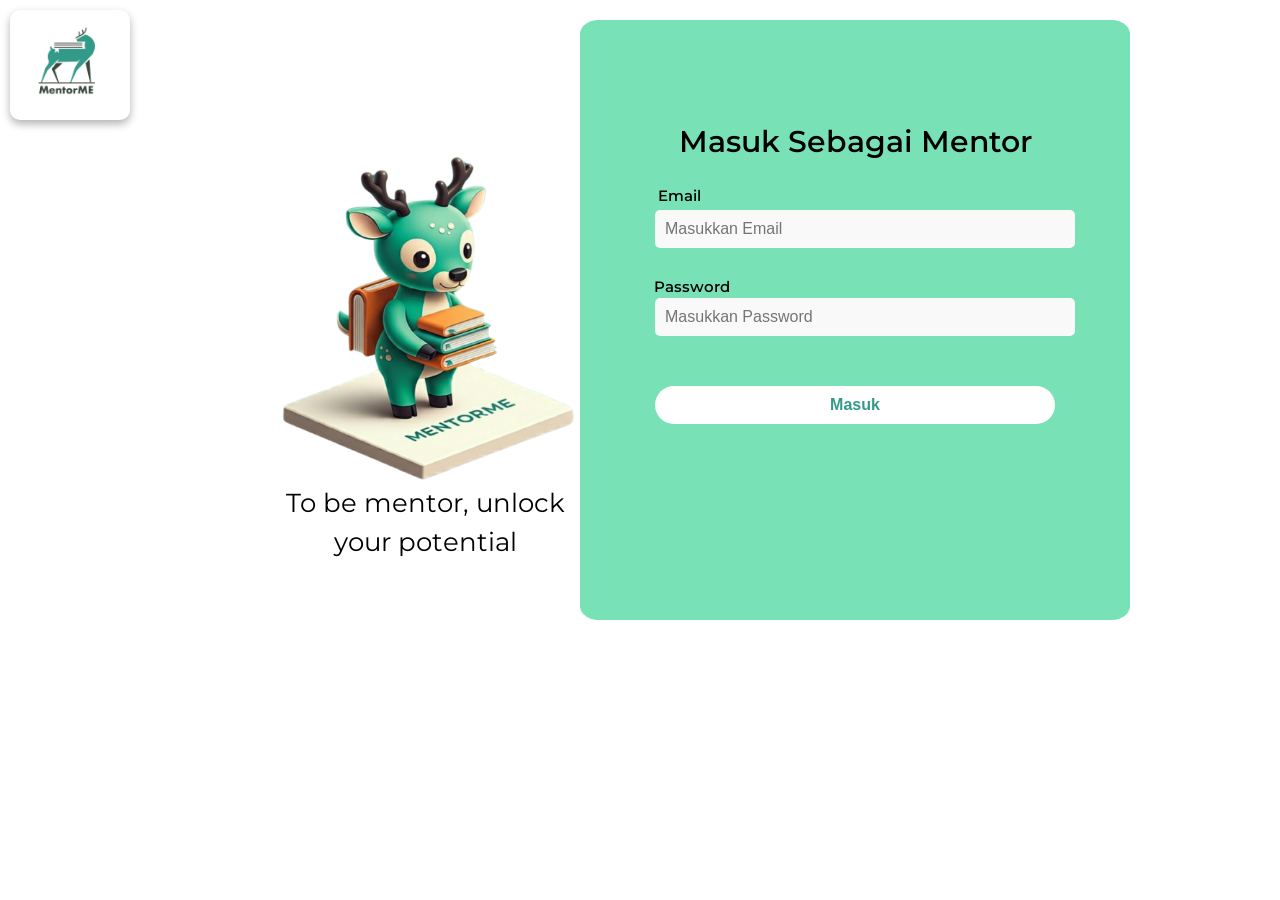
==== frontend/pages/login/loginpage.html @ 134cd5ff "commit pertamaa" ====
<!DOCTYPE html>
<html lang="en">
<head>
    <meta charset="UTF-8">
    <meta name="viewport" content="width=device-width, initial-scale=1.0">
    <title>Logo di Pojok Kiri Atas</title>
    <link rel="stylesheet" href="loginpage.css">
</head>
<body>
    
    <div class="logo">
        <img src="./logorusa.png" alt="Logo Website">
    </div>

    <div class="maskot">
        <img src="./maskot.png" alt="Maskot Website">
        <p class="caption">To be mentor, unlock </p>
        <p class="caption">your potential</p>
    </div>

    <div class="temform">
        <img src="./kotakan.jpg" alt="form Website">
        <div class="text-overlay">Masuk Sebagai Mentor</div>
        <form class="form-overlay">
            <div class="judulsatu">Email</div>
            <input type="email" placeholder="Masukkan Email" required>

            <div class="juduldua">Password</div>
            <input type="password" placeholder="Masukkan Password" required>
            <button type="submit">Masuk</button>
        </form>
    </div>
    </div>

</body>
</html>
---- frontend/pages/login/loginpage.css ----
@import url('https://fonts.googleapis.com/css2?family=Montserrat:ital@0;1&display=swap');

/* Atur margin dan padding seluruh halaman */
body {
    margin: 0;
    padding: 0;
    font-family: Montserrat;
}

/* Atur posisi logo di pojok kiri atas */
.logo {
    position: absolute;
    top: 10px; /* Jarak dari atas */
    left: 10px; /* Jarak dari kiri */
}

.logo img {
    width: 120px; /* Ukuran logo */
    height: auto; /* Menjaga proporsi logo */
    border-radius: 10px;
    box-shadow: 0px 4px 8px rgba(0, 0, 0, 0.3); /* Bayangan gambar */
}

.maskot{
    position: absolute;
    top: 150px; /* Jarak dari atas */
    left: 250px; /* Jarak dari kiri */
}

.maskot img{
    width: 350px; /* Ukuran logo */
    height: auto; /* Menjaga proporsi logo */
}

.temform{

    position: absolute;
    top:20px; /* Jarak dari atas */
    right: 150px; /* Jarak dari kiri */

}

.temform img{
    width: 550px; /* Ukuran logo */
    height: 600px; /* Menjaga proporsi logo */
}

.caption{
    margin-top: 5px; /* Jarak antara gambar dan teks */
    margin-left: 0px;
    text-align: center; /* Teks rata tengah */
    font-size: 26px; /* Ukuran teks */
    color: #000000; /* Warna teks */
    line-height: 0.5;
}

.text-overlay {
    position: absolute; /* Posisi absolut terhadap container */
    top: 20%; /* Posisikan di tengah secara vertikal */
    left: 50%; /* Posisikan di tengah secara horizontal */
    transform: translate(-50%, -50%); /* Pusatkan teks secara sempurna */
    color: rgb(0, 0, 0); /* Warna teks */
    font-size: 30px; /* Ukuran teks */
    font-family: 'Montserrat'; /* Jenis font */
    font-weight: 550; /* Tebal teks */
    text-align: center; /* Teks rata tengah */
    white-space: nowrap; /* Mencegah teks berpindah ke baris baru */
    padding: 10px; /* Jarak dalam teks */
}

.judulsatu {
    position: absolute; /* Posisi absolut terhadap container */
    top: 5%; /* Posisikan di tengah secara vertikal */
    left: 10%; /* Posisikan di tengah secara horizontal */
    transform: translate(-50%, -50%); /* Pusatkan teks secara sempurna */
    color: rgb(0, 0, 0); /* Warna teks */
    font-size: 15px; /* Ukuran teks */
    font-family: 'Montserrat'; /* Jenis font */
    font-weight: 550; /* Tebal teks */
    text-align: center; /* Teks rata tengah */
    white-space: nowrap; /* Mencegah teks berpindah ke baris baru */
    padding: 10px; /* Jarak dalam teks */
}

.juduldua {
    position: absolute; /* Posisi absolut terhadap container */
    top: 35%; /* Posisikan di tengah secara vertikal */
    left: 13%; /* Posisikan di tengah secara horizontal */
    transform: translate(-50%, -50%); /* Pusatkan teks secara sempurna */
    color: rgb(0, 0, 0); /* Warna teks */
    font-size: 15px; /* Ukuran teks */
    font-family: 'Montserrat'; /* Jenis font */
    font-weight: 550; /* Tebal teks */
    text-align: center; /* Teks rata tengah */
    white-space: nowrap; /* Mencegah teks berpindah ke baris baru */
    padding: 10px; /* Jarak dalam teks */
}

/* Form overlay */
.form-overlay {
    position: absolute; /* Agar form muncul di atas gambar */
    top: 50%; /* Posisi form di tengah secara vertikal */
    left: 50%; /* Posisi form di tengah secara horizontal */
    transform: translate(-50%, -50%); /* Pusatkan form */
    padding: 20px; /* Jarak dalam form */
    border-radius: 10px; /* Sudut membulat */
    color: white; /* Warna teks */
    text-align: center; /* Teks rata tengah */
    width: 80%; /* Lebar form responsif */
    max-width: 400px; /* Maksimal lebar form */
    margin-top: 10px; /* Jarak antar elemen */
}

/* Input dan tombol di form */
.form-overlay input,
.form-overlay button {
    width: 100%; /* Input dan tombol melebar penuh */
    padding: 10px; /* Jarak dalam */
    margin: 10px 0; /* Jarak antar elemen */
    border: none; /* Hapus border */
    border-radius: 5px; /* Sudut membulat */
    margin-bottom: 40px; /* Jarak antar elemen */
    font-size: 16px; /* Ukuran teks */
}

.form-overlay input {
    background-color: #f9f9f9; /* Warna latar input */
}

.form-overlay button {
    border-radius: 25px;
    background-color: #ffffff; /* Warna tombol */
    color: #339989; /* Warna teks tombol */
    cursor: pointer; /* Ubah cursor saat hover */
    font-weight: bold; /* Tebal teks tombol */
    align-self: center;
}

.form-overlay button:hover {
    background-color: #a2d1ca; /* Warna saat tombol dihover */
}
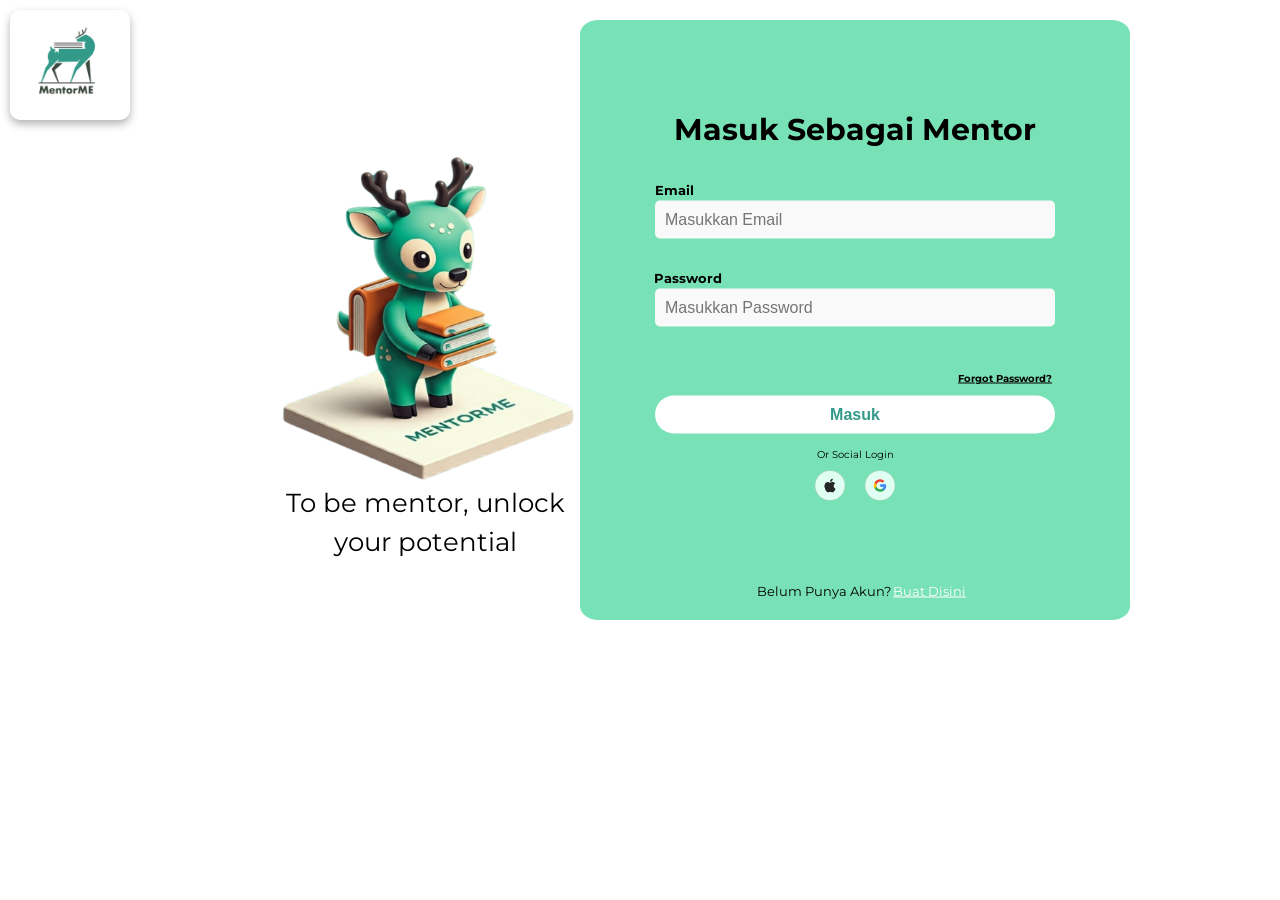
==== commit 6a361294: "Login Page Done" ====
--- a/frontend/pages/login/loginpage.html
+++ b/frontend/pages/login/loginpage.html
@@ -27,8 +27,23 @@
 
             <div class="juduldua">Password</div>
             <input type="password" placeholder="Masukkan Password" required>
+            <a href="#" class="forgotpass">Forgot Password?</a>
+
             <button type="submit">Masuk</button>
+            <div class="sociallogin">Or Social Login</div>
+
+            <a href="tujuan.html" class="sosiaal">
+                <img src="./apple.png" alt="Sosiaal Gambar">
+            </a>
+
+            <a href="tujuan.html" class="guugel">
+                <img src="./google.png" alt="guugel Gambar">
+            </a>
+
+            <div class="noakun">Belum Punya Akun?</div>
+            <a href="#" class="buatakun">Buat Disini</a>
         </form>
+        
     </div>
     </div>
 
--- a/frontend/pages/login/loginpage.css
+++ b/frontend/pages/login/loginpage.css
@@ -56,13 +56,13 @@
 
 .text-overlay {
     position: absolute; /* Posisi absolut terhadap container */
-    top: 20%; /* Posisikan di tengah secara vertikal */
+    top: 18%; /* Posisikan di tengah secara vertikal */
     left: 50%; /* Posisikan di tengah secara horizontal */
     transform: translate(-50%, -50%); /* Pusatkan teks secara sempurna */
     color: rgb(0, 0, 0); /* Warna teks */
     font-size: 30px; /* Ukuran teks */
     font-family: 'Montserrat'; /* Jenis font */
-    font-weight: 550; /* Tebal teks */
+    font-weight: bold; /* Tebal teks */
     text-align: center; /* Teks rata tengah */
     white-space: nowrap; /* Mencegah teks berpindah ke baris baru */
     padding: 10px; /* Jarak dalam teks */
@@ -70,13 +70,13 @@
 
 .judulsatu {
     position: absolute; /* Posisi absolut terhadap container */
-    top: 5%; /* Posisikan di tengah secara vertikal */
-    left: 10%; /* Posisikan di tengah secara horizontal */
-    transform: translate(-50%, -50%); /* Pusatkan teks secara sempurna */
-    color: rgb(0, 0, 0); /* Warna teks */
-    font-size: 15px; /* Ukuran teks */
-    font-family: 'Montserrat'; /* Jenis font */
-    font-weight: 550; /* Tebal teks */
+    top: 6%; /* Posisikan di tengah secara vertikal */
+    left: 9%; /* Posisikan di tengah secara horizontal */
+    transform: translate(-50%, -50%); /* Pusatkan teks secara sempurna */
+    color: rgb(0, 0, 0); /* Warna teks */
+    font-size: 13px; /* Ukuran teks */
+    font-family: 'Montserrat'; /* Jenis font */
+    font-weight: bold; /* Tebal teks */
     text-align: center; /* Teks rata tengah */
     white-space: nowrap; /* Mencegah teks berpindah ke baris baru */
     padding: 10px; /* Jarak dalam teks */
@@ -84,13 +84,13 @@
 
 .juduldua {
     position: absolute; /* Posisi absolut terhadap container */
-    top: 35%; /* Posisikan di tengah secara vertikal */
-    left: 13%; /* Posisikan di tengah secara horizontal */
-    transform: translate(-50%, -50%); /* Pusatkan teks secara sempurna */
-    color: rgb(0, 0, 0); /* Warna teks */
-    font-size: 15px; /* Ukuran teks */
-    font-family: 'Montserrat'; /* Jenis font */
-    font-weight: 550; /* Tebal teks */
+    top: 33%; /* Posisikan di tengah secara vertikal */
+    left: 12%; /* Posisikan di tengah secara horizontal */
+    transform: translate(-50%, -50%); /* Pusatkan teks secara sempurna */
+    color: rgb(0, 0, 0); /* Warna teks */
+    font-size: 13px; /* Ukuran teks */
+    font-family: 'Montserrat'; /* Jenis font */
+    font-weight: bold; /* Tebal teks */
     text-align: center; /* Teks rata tengah */
     white-space: nowrap; /* Mencegah teks berpindah ke baris baru */
     padding: 10px; /* Jarak dalam teks */
@@ -106,7 +106,7 @@
     border-radius: 10px; /* Sudut membulat */
     color: white; /* Warna teks */
     text-align: center; /* Teks rata tengah */
-    width: 80%; /* Lebar form responsif */
+    width: 100%; /* Lebar form responsif */
     max-width: 400px; /* Maksimal lebar form */
     margin-top: 10px; /* Jarak antar elemen */
 }
@@ -121,10 +121,22 @@
     border-radius: 5px; /* Sudut membulat */
     margin-bottom: 40px; /* Jarak antar elemen */
     font-size: 16px; /* Ukuran teks */
+    box-sizing: border-box; /* Sertakan padding & border ke dalam width */
 }
 
 .form-overlay input {
     background-color: #f9f9f9; /* Warna latar input */
+}
+
+.forgotpass{
+    margin-top: 50px;
+    margin-left: 300px;
+    text-align: center; /* Teks rata tengah */
+    font-weight: bold;
+    font-size: 10px; /* Ukuran teks */
+    color: #000000; /* Warna teks */
+    line-height: 0.5;
+
 }
 
 .form-overlay button {
@@ -140,3 +152,66 @@
     background-color: #a2d1ca; /* Warna saat tombol dihover */
 }
 
+.sociallogin {
+    position: absolute; /* Posisi absolut terhadap container */
+    top: 88%; /* Posisikan di tengah secara vertikal */
+    left: 50%; /* Posisikan di tengah secara horizontal */
+    transform: translate(-50%, -50%); /* Pusatkan teks secara sempurna */
+    color: rgb(0, 0, 0); /* Warna teks */
+    font-size: 10px; /* Ukuran teks */
+    font-family: 'Montserrat'; /* Jenis font */
+    text-align: center; /* Teks rata tengah */
+    white-space: nowrap; /* Mencegah teks berpindah ke baris baru */
+    padding: 10px; /* Jarak dalam teks */
+}
+
+/* Tombol gambar */
+.sosiaal{
+    position: absolute;
+    top: 300px; /* Jarak dari atas */
+    left: 180px; /* Jarak dari kiri */
+}
+
+.sosiaal img {
+    width: 30px; /* Ukuran logo */
+    height: auto; /* Menjaga proporsi logo */
+    border-radius: 10px;
+}
+
+.guugel{
+    position: absolute;
+    top: 300px; /* Jarak dari atas */
+    left: 230px; /* Jarak dari kiri */
+}
+
+.guugel img {
+    width: 30px; /* Ukuran logo */
+    height: auto; /* Menjaga proporsi logo */
+    border-radius: 10px;
+}
+
+.noakun {
+    position: absolute; /* Posisi absolut terhadap container */
+    top: 130%; /* Posisikan di tengah secara vertikal */
+    left: 43%; /* Posisikan di tengah secara horizontal */
+    transform: translate(-50%, -50%); /* Pusatkan teks secara sempurna */
+    color: rgb(0, 0, 0); /* Warna teks */
+    font-size: 13px; /* Ukuran teks */
+    font-family: 'Montserrat'; /* Jenis font */
+    text-align: center; /* Teks rata tengah */
+    white-space: nowrap; /* Mencegah teks berpindah ke baris baru */
+    padding: 10px; /* Jarak dalam teks */
+}
+
+.buatakun{
+    position: absolute; /* Posisi absolut terhadap container */
+    top: 130%; /* Posisikan di tengah secara vertikal */
+    left: 67%; /* Posisikan di tengah secara horizontal */
+    transform: translate(-50%, -50%); /* Pusatkan teks secara sempurna */
+    font-size: 13px; /* Ukuran teks */
+    font-family: 'Montserrat'; /* Jenis font */
+    text-align: center; /* Teks rata tengah */
+    white-space: nowrap; /* Mencegah teks berpindah ke baris baru */
+    padding: 10px; /* Jarak dalam teks */
+    color: #ffffff; /* Warna teks */
+}
